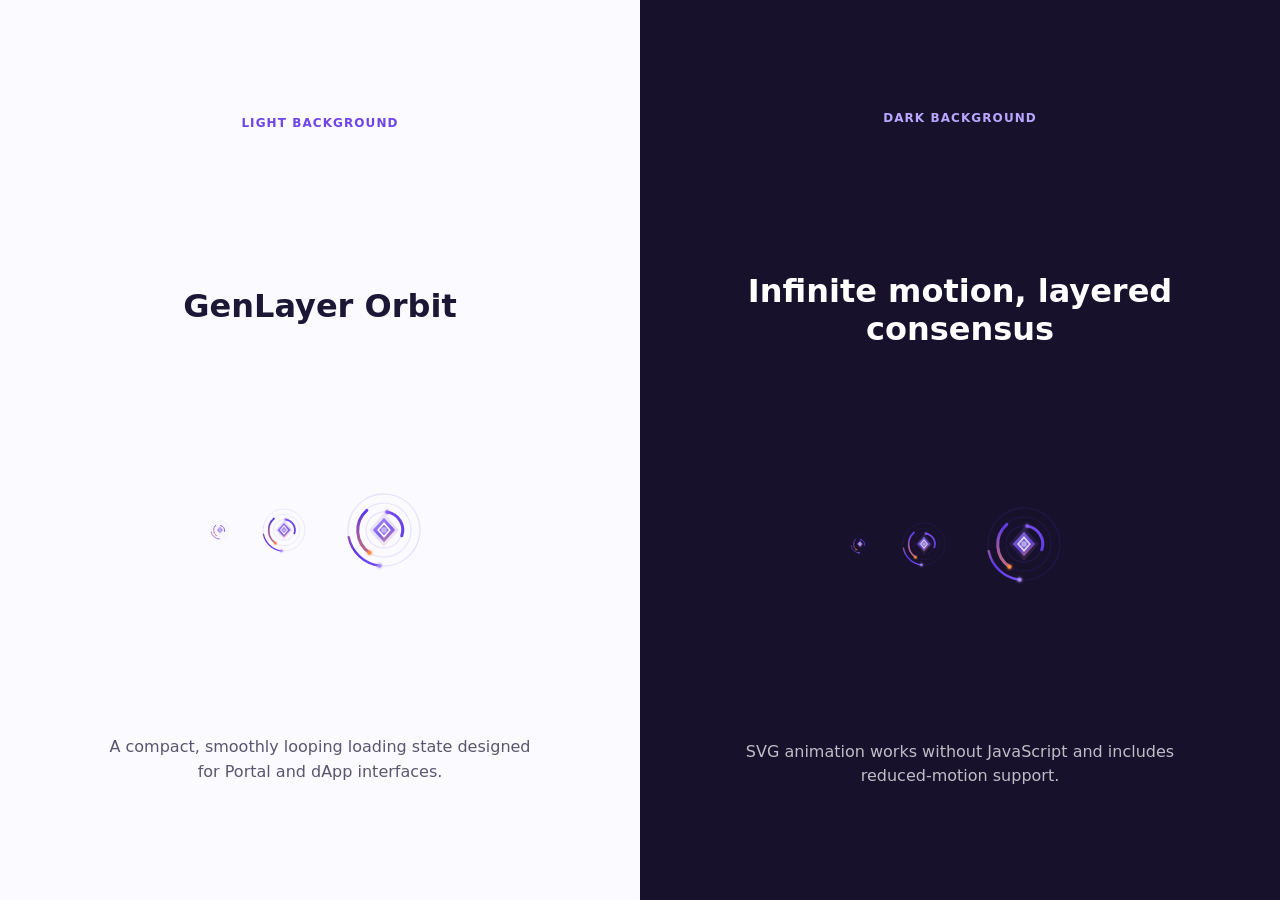
==== demo.html @ da4f6a9c "feat: add original GenLayer Orbit Spinner asset" ====
<!doctype html>
<html lang="en">
<head>
  <meta charset="utf-8" />
  <meta name="viewport" content="width=device-width, initial-scale=1" />
  <title>GenLayer Orbit Spinner — Demo</title>
  <link rel="stylesheet" href="spinner.css" />
  <style>
    * { box-sizing: border-box; }
    body { margin: 0; min-height: 100vh; font-family: Inter, ui-sans-serif, system-ui, sans-serif; background: #f7f6ff; color: #1d1736; }
    main { min-height: 100vh; display: grid; grid-template-columns: repeat(auto-fit, minmax(280px, 1fr)); }
    section { min-height: 50vh; padding: 48px; display: grid; place-items: center; gap: 22px; text-align: center; }
    .light { background: #fbfaff; }
    .dark { background: #17112c; color: #fff; }
    h1 { margin: 0; font-size: clamp(1.3rem, 3vw, 2rem); }
    p { margin: 0; opacity: .72; max-width: 28rem; line-height: 1.55; }
    .sizes { display: flex; align-items: center; justify-content: center; gap: 24px; }
    .badge { font-size: 12px; font-weight: 700; letter-spacing: .09em; text-transform: uppercase; color: #6d45e9; }
    .dark .badge { color: #b9a7ff; }
  </style>
</head>
<body>
  <main>
    <section class="light">
      <div class="badge">Light background</div>
      <h1>GenLayer Orbit</h1>
      <div class="sizes">
        <span class="genlayer-spinner genlayer-spinner--sm"><img src="genlayer-orbit-spinner.svg" alt="Loading" /></span>
        <span class="genlayer-spinner"><img src="genlayer-orbit-spinner.svg" alt="Loading" /></span>
        <span class="genlayer-spinner genlayer-spinner--lg"><img src="genlayer-orbit-spinner.svg" alt="Loading" /></span>
      </div>
      <p>A compact, smoothly looping loading state designed for Portal and dApp interfaces.</p>
    </section>
    <section class="dark">
      <div class="badge">Dark background</div>
      <h1>Infinite motion, layered consensus</h1>
      <div class="sizes">
        <span class="genlayer-spinner genlayer-spinner--sm"><img src="genlayer-orbit-spinner.svg" alt="Loading" /></span>
        <span class="genlayer-spinner"><img src="genlayer-orbit-spinner.svg" alt="Loading" /></span>
        <span class="genlayer-spinner genlayer-spinner--lg"><img src="genlayer-orbit-spinner.svg" alt="Loading" /></span>
      </div>
      <p>SVG animation works without JavaScript and includes reduced-motion support.</p>
    </section>
  </main>
</body>
</html>
---- spinner.css ----
:root {
  --gl-violet: #6d45e9;
  --gl-violet-light: #a78bfa;
  --gl-orange: #ff8a3d;
}

.genlayer-spinner {
  width: 56px;
  height: 56px;
  display: inline-block;
  color: var(--gl-violet);
}

.genlayer-spinner--sm { width: 24px; height: 24px; }
.genlayer-spinner--lg { width: 96px; height: 96px; }

.genlayer-spinner svg { display: block; width: 100%; height: 100%; }

@media (prefers-reduced-motion: reduce) {
  .genlayer-spinner svg * { animation: none !important; }
}
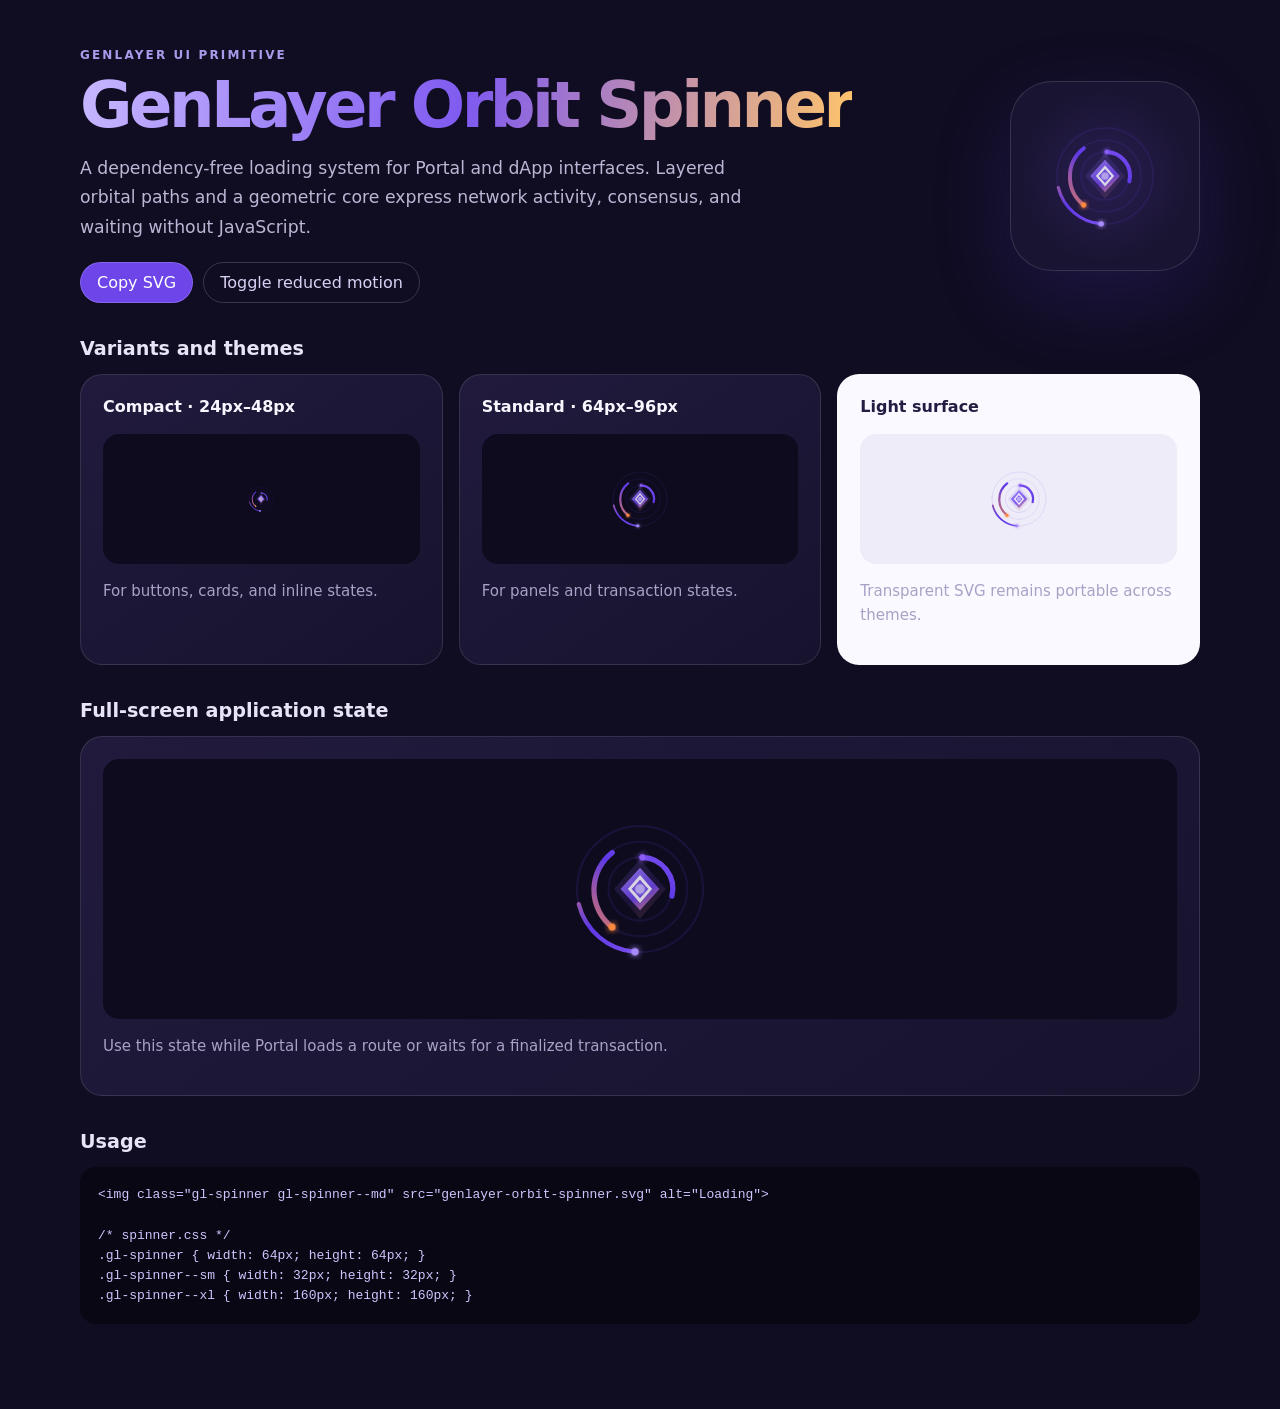
==== commit b50a9bc0: "feat: upgrade GenLayer Orbit Spinner demo and variants" ====
--- a/demo.html
+++ b/demo.html
@@ -1,46 +1,84 @@
 <!doctype html>
 <html lang="en">
 <head>
-  <meta charset="utf-8" />
-  <meta name="viewport" content="width=device-width, initial-scale=1" />
+  <meta charset="utf-8">
+  <meta name="viewport" content="width=device-width, initial-scale=1">
   <title>GenLayer Orbit Spinner — Demo</title>
-  <link rel="stylesheet" href="spinner.css" />
+  <link rel="stylesheet" href="spinner.css">
   <style>
+    :root { color-scheme: dark; font-family: Inter, ui-sans-serif, system-ui, sans-serif; }
     * { box-sizing: border-box; }
-    body { margin: 0; min-height: 100vh; font-family: Inter, ui-sans-serif, system-ui, sans-serif; background: #f7f6ff; color: #1d1736; }
-    main { min-height: 100vh; display: grid; grid-template-columns: repeat(auto-fit, minmax(280px, 1fr)); }
-    section { min-height: 50vh; padding: 48px; display: grid; place-items: center; gap: 22px; text-align: center; }
-    .light { background: #fbfaff; }
-    .dark { background: #17112c; color: #fff; }
-    h1 { margin: 0; font-size: clamp(1.3rem, 3vw, 2rem); }
-    p { margin: 0; opacity: .72; max-width: 28rem; line-height: 1.55; }
-    .sizes { display: flex; align-items: center; justify-content: center; gap: 24px; }
-    .badge { font-size: 12px; font-weight: 700; letter-spacing: .09em; text-transform: uppercase; color: #6d45e9; }
-    .dark .badge { color: #b9a7ff; }
+    body { margin: 0; min-height: 100vh; background: #100d22; color: #f8f7ff; }
+    .shell { width: min(1120px, calc(100% - 32px)); margin: 0 auto; padding: 48px 0 72px; }
+    .hero { display: grid; grid-template-columns: 1fr auto; gap: 28px; align-items: center; margin-bottom: 32px; }
+    h1 { margin: 0 0 12px; font-size: clamp(2rem, 5vw, 4.2rem); letter-spacing: -.055em; line-height: .98; }
+    .gradient { background: linear-gradient(100deg, #c7b7ff, #7f5af0 50%, #ffc46b); -webkit-background-clip: text; background-clip: text; color: transparent; }
+    .lede { max-width: 680px; color: #bcb6d5; font-size: 1.08rem; line-height: 1.7; }
+    .hero-art { width: 190px; height: 190px; display: grid; place-items: center; border-radius: 42px; background: radial-gradient(circle, #6848d633, transparent 66%), #191431; border: 1px solid #ffffff22; box-shadow: 0 28px 80px #5638c733; }
+    .section { margin-top: 34px; }
+    .section h2 { font-size: 1.2rem; margin: 0 0 14px; color: #e8e4f7; }
+    .grid { display: grid; grid-template-columns: repeat(3, 1fr); gap: 16px; }
+    .card { min-height: 220px; padding: 22px; border: 1px solid #ffffff1d; border-radius: 22px; background: linear-gradient(145deg, #211a3d, #17132e); }
+    .card.light { background: #faf9ff; color: #241c42; }
+    .card h3 { margin: 0 0 18px; font-size: 1rem; }
+    .stage { min-height: 130px; display: grid; place-items: center; border-radius: 16px; background: #0e0b1f; }
+    .light .stage { background: #eeecf8; }
+    .controls { display: flex; flex-wrap: wrap; gap: 10px; margin-top: 20px; }
+    button { cursor: pointer; border: 1px solid #ffffff2b; color: #fff; background: #6d45e9; border-radius: 999px; padding: 10px 16px; font: inherit; }
+    button.secondary { background: transparent; color: #d9d1f5; }
+    .code { overflow: auto; padding: 18px; border-radius: 16px; background: #090713; color: #cfc5ff; line-height: 1.55; }
+    .note { color: #a9a1c6; font-size: .94rem; line-height: 1.6; }
+    @media (max-width: 760px) { .hero { grid-template-columns: 1fr; } .hero-art { width: 130px; height: 130px; } .grid { grid-template-columns: 1fr; } }
   </style>
 </head>
 <body>
-  <main>
-    <section class="light">
-      <div class="badge">Light background</div>
-      <h1>GenLayer Orbit</h1>
-      <div class="sizes">
-        <span class="genlayer-spinner genlayer-spinner--sm"><img src="genlayer-orbit-spinner.svg" alt="Loading" /></span>
-        <span class="genlayer-spinner"><img src="genlayer-orbit-spinner.svg" alt="Loading" /></span>
-        <span class="genlayer-spinner genlayer-spinner--lg"><img src="genlayer-orbit-spinner.svg" alt="Loading" /></span>
+  <main class="shell">
+    <header class="hero">
+      <div>
+        <p class="eyebrow">GENLAYER UI PRIMITIVE</p>
+        <h1><span class="gradient">GenLayer Orbit Spinner</span></h1>
+        <p class="lede">A dependency-free loading system for Portal and dApp interfaces. Layered orbital paths and a geometric core express network activity, consensus, and waiting without JavaScript.</p>
+        <div class="controls">
+          <button id="copyButton" type="button">Copy SVG</button>
+          <button class="secondary" id="motionButton" type="button">Toggle reduced motion</button>
+        </div>
       </div>
-      <p>A compact, smoothly looping loading state designed for Portal and dApp interfaces.</p>
+      <div class="hero-art" aria-hidden="true"><img class="gl-spinner gl-spinner--lg" src="genlayer-orbit-spinner.svg" alt=""></div>
+    </header>
+
+    <section class="section" aria-labelledby="variants-title">
+      <h2 id="variants-title">Variants and themes</h2>
+      <div class="grid">
+        <article class="card"><h3>Compact · 24px–48px</h3><div class="stage"><img class="gl-spinner gl-spinner--sm" src="genlayer-orbit-spinner.svg" alt=""><span class="sr-only">Loading</span></div><p class="note">For buttons, cards, and inline states.</p></article>
+        <article class="card"><h3>Standard · 64px–96px</h3><div class="stage"><img class="gl-spinner gl-spinner--md" src="genlayer-orbit-spinner.svg" alt=""><span class="sr-only">Loading</span></div><p class="note">For panels and transaction states.</p></article>
+        <article class="card light"><h3>Light surface</h3><div class="stage"><img class="gl-spinner gl-spinner--md" src="genlayer-orbit-spinner.svg" alt=""><span class="sr-only">Loading</span></div><p class="note">Transparent SVG remains portable across themes.</p></article>
+      </div>
     </section>
-    <section class="dark">
-      <div class="badge">Dark background</div>
-      <h1>Infinite motion, layered consensus</h1>
-      <div class="sizes">
-        <span class="genlayer-spinner genlayer-spinner--sm"><img src="genlayer-orbit-spinner.svg" alt="Loading" /></span>
-        <span class="genlayer-spinner"><img src="genlayer-orbit-spinner.svg" alt="Loading" /></span>
-        <span class="genlayer-spinner genlayer-spinner--lg"><img src="genlayer-orbit-spinner.svg" alt="Loading" /></span>
-      </div>
-      <p>SVG animation works without JavaScript and includes reduced-motion support.</p>
+
+    <section class="section" aria-labelledby="fullscreen-title">
+      <h2 id="fullscreen-title">Full-screen application state</h2>
+      <div class="card"><div class="stage" style="min-height:260px"><img class="gl-spinner gl-spinner--xl" src="genlayer-orbit-spinner.svg" alt=""><span class="sr-only">Loading transaction state</span></div><p class="note">Use this state while Portal loads a route or waits for a finalized transaction.</p></div>
+    </section>
+
+    <section class="section" aria-labelledby="usage-title">
+      <h2 id="usage-title">Usage</h2>
+      <pre class="code"><code>&lt;img class="gl-spinner gl-spinner--md" src="genlayer-orbit-spinner.svg" alt="Loading"&gt;
+
+/* spinner.css */
+.gl-spinner { width: 64px; height: 64px; }
+.gl-spinner--sm { width: 32px; height: 32px; }
+.gl-spinner--xl { width: 160px; height: 160px; }</code></pre>
     </section>
   </main>
+  <script>
+    const svgUrl = 'genlayer-orbit-spinner.svg';
+    document.getElementById('copyButton').addEventListener('click', async () => {
+      const svg = await fetch(svgUrl).then(r => r.text());
+      await navigator.clipboard.writeText(svg);
+      document.getElementById('copyButton').textContent = 'SVG copied';
+      setTimeout(() => document.getElementById('copyButton').textContent = 'Copy SVG', 1600);
+    });
+    document.getElementById('motionButton').addEventListener('click', () => document.documentElement.classList.toggle('force-reduced-motion'));
+  </script>
 </body>
 </html>
--- a/spinner.css
+++ b/spinner.css
@@ -1,21 +1,83 @@
 :root {
-  --gl-violet: #6d45e9;
-  --gl-violet-light: #a78bfa;
-  --gl-orange: #ff8a3d;
+  --gl-size: 64px;
+  --gl-motion: 1;
 }
 
-.genlayer-spinner {
-  width: 56px;
-  height: 56px;
-  display: inline-block;
-  color: var(--gl-violet);
+.gl-spinner {
+  --gl-duration: 2.8s;
+  display: block;
+  width: var(--gl-size);
+  height: var(--gl-size);
+  max-width: 100%;
+  object-fit: contain;
+  transform-origin: center;
+  animation: gl-spinner-breathe var(--gl-duration) ease-in-out infinite;
 }
 
-.genlayer-spinner--sm { width: 24px; height: 24px; }
-.genlayer-spinner--lg { width: 96px; height: 96px; }
+.gl-spinner--sm {
+  --gl-size: 32px;
+  --gl-duration: 2.4s;
+}
 
-.genlayer-spinner svg { display: block; width: 100%; height: 100%; }
+.gl-spinner--md {
+  --gl-size: 72px;
+  --gl-duration: 2.8s;
+}
+
+.gl-spinner--lg {
+  --gl-size: 128px;
+  --gl-duration: 3s;
+}
+
+.gl-spinner--xl {
+  --gl-size: 168px;
+  --gl-duration: 3.2s;
+}
+
+@keyframes gl-spinner-breathe {
+  0%, 100% {
+    transform: scale(.94) rotate(0deg);
+    opacity: .82;
+  }
+
+  50% {
+    transform: scale(1) rotate(10deg);
+    opacity: 1;
+  }
+}
 
 @media (prefers-reduced-motion: reduce) {
-  .genlayer-spinner svg * { animation: none !important; }
+  .gl-spinner,
+  .gl-spinner * {
+    animation-duration: .001ms !important;
+    animation-iteration-count: 1 !important;
+    transition-duration: .001ms !important;
+  }
 }
+
+.force-reduced-motion .gl-spinner,
+.force-reduced-motion .gl-spinner * {
+  animation-duration: .001ms !important;
+  animation-iteration-count: 1 !important;
+  transition-duration: .001ms !important;
+}
+
+.sr-only {
+  position: absolute;
+  width: 1px;
+  height: 1px;
+  padding: 0;
+  margin: -1px;
+  overflow: hidden;
+  clip: rect(0, 0, 0, 0);
+  white-space: nowrap;
+  border: 0;
+}
+
+.eyebrow {
+  margin: 0 0 12px;
+  color: #a99bea;
+  font-size: .75rem;
+  font-weight: 700;
+  letter-spacing: .18em;
+}
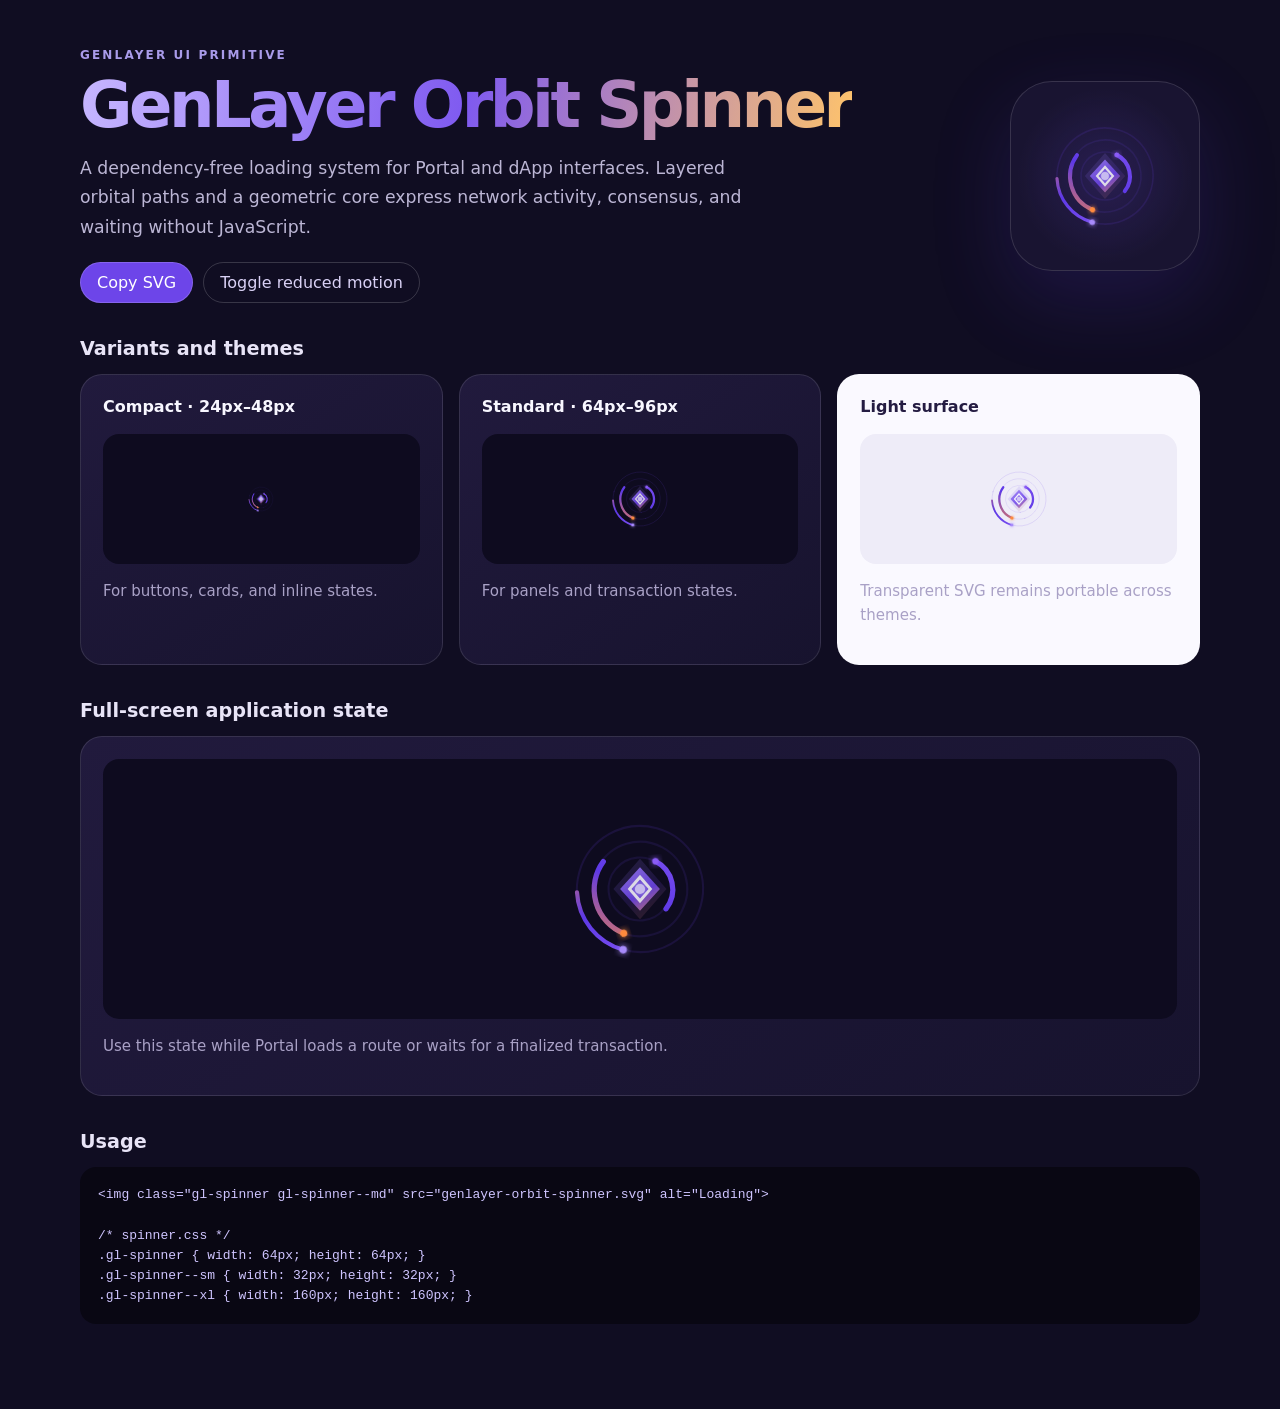
==== commit 413c2759: "fix: switch to static SVG for reduced motion" ====
--- a/demo.html
+++ b/demo.html
@@ -78,7 +78,15 @@
       document.getElementById('copyButton').textContent = 'SVG copied';
       setTimeout(() => document.getElementById('copyButton').textContent = 'Copy SVG', 1600);
     });
-    document.getElementById('motionButton').addEventListener('click', () => document.documentElement.classList.toggle('force-reduced-motion'));
+    const motionButton = document.getElementById('motionButton');
+    const spinnerImages = document.querySelectorAll('img.gl-spinner');
+    motionButton.addEventListener('click', () => {
+      const reduced = document.documentElement.classList.toggle('force-reduced-motion');
+      spinnerImages.forEach((img) => {
+        img.src = reduced ? 'genlayer-orbit-spinner-static.svg' : svgUrl;
+      });
+      motionButton.textContent = reduced ? 'Enable motion' : 'Toggle reduced motion';
+    });
   </script>
 </body>
 </html>
--- a/spinner.css
+++ b/spinner.css
@@ -81,3 +81,20 @@
   font-weight: 700;
   letter-spacing: .18em;
 }
+
+/* Hard stop for reduced-motion mode */
+.force-reduced-motion .gl-spinner,
+.force-reduced-motion .gl-spinner * {
+  animation: none !important;
+  animation-play-state: paused !important;
+  transition: none !important;
+}
+
+@media (prefers-reduced-motion: reduce) {
+  .gl-spinner,
+  .gl-spinner * {
+    animation: none !important;
+    animation-play-state: paused !important;
+    transition: none !important;
+  }
+}
